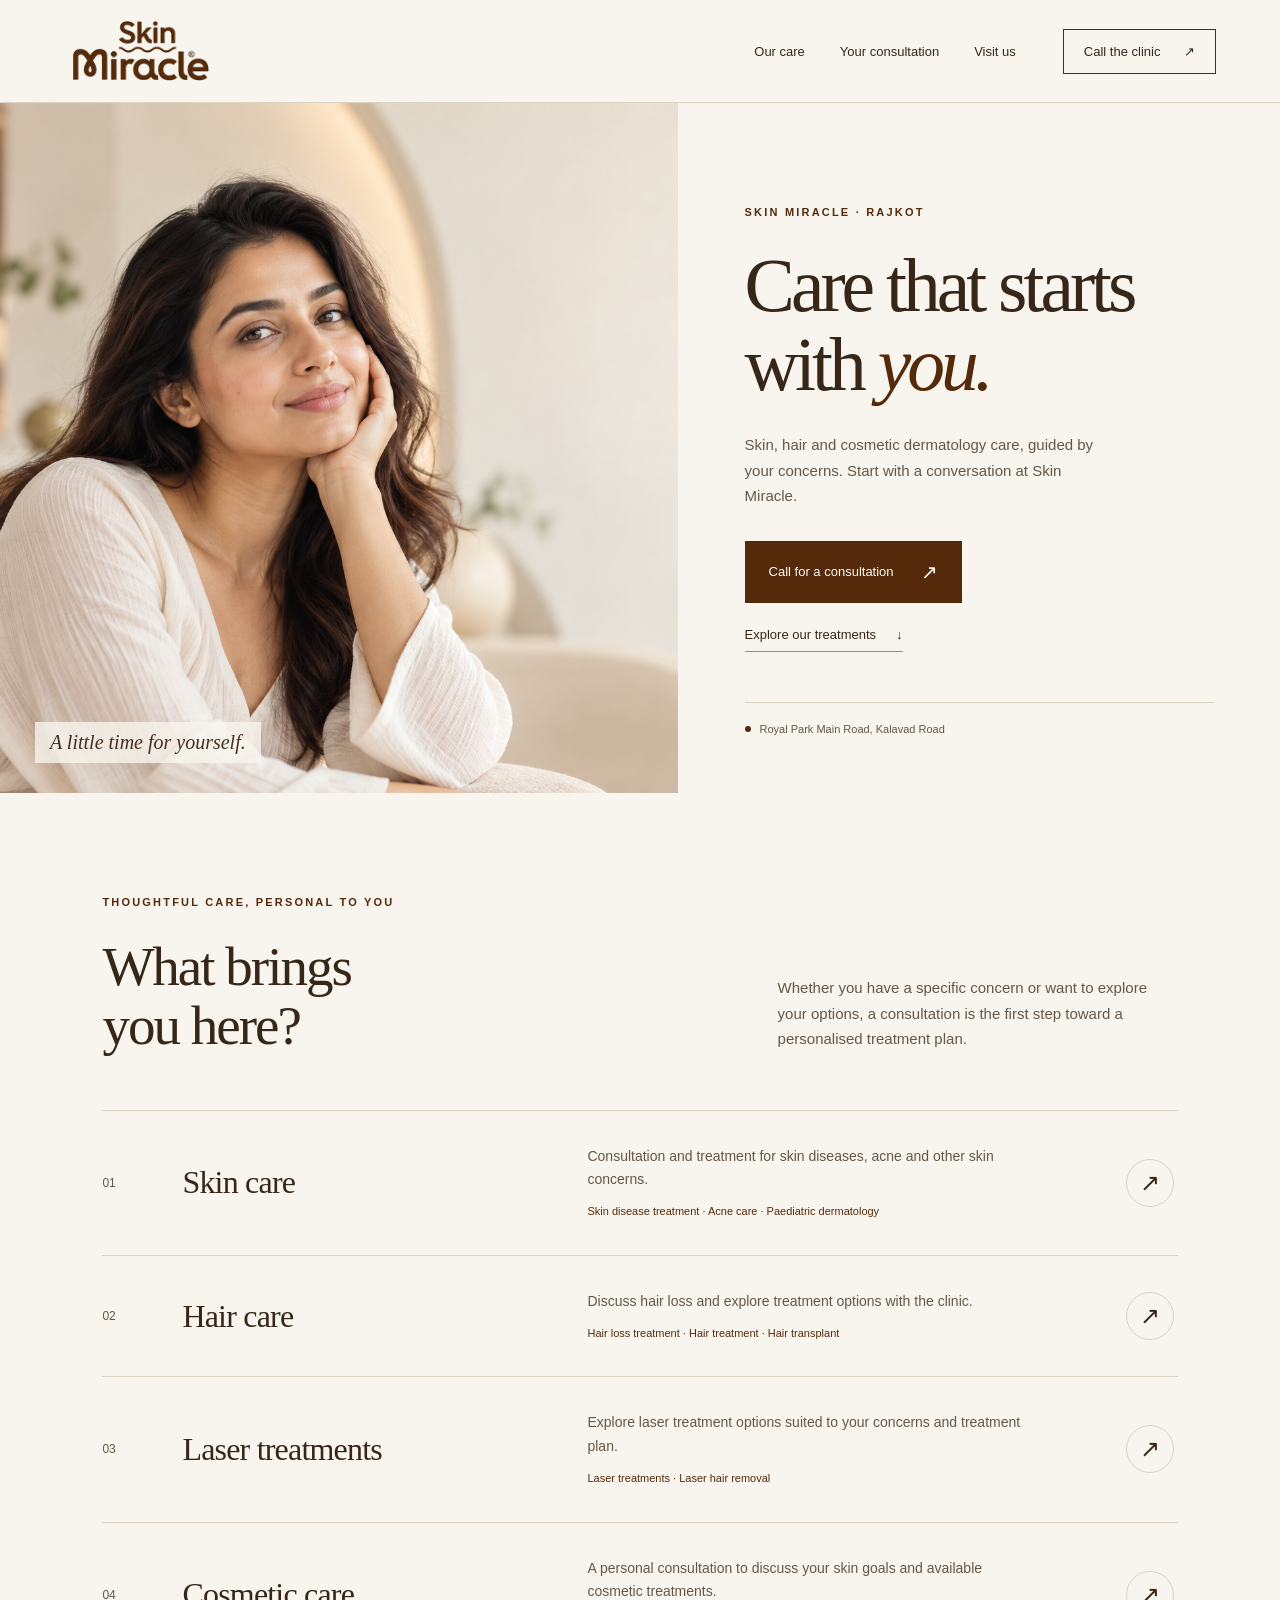
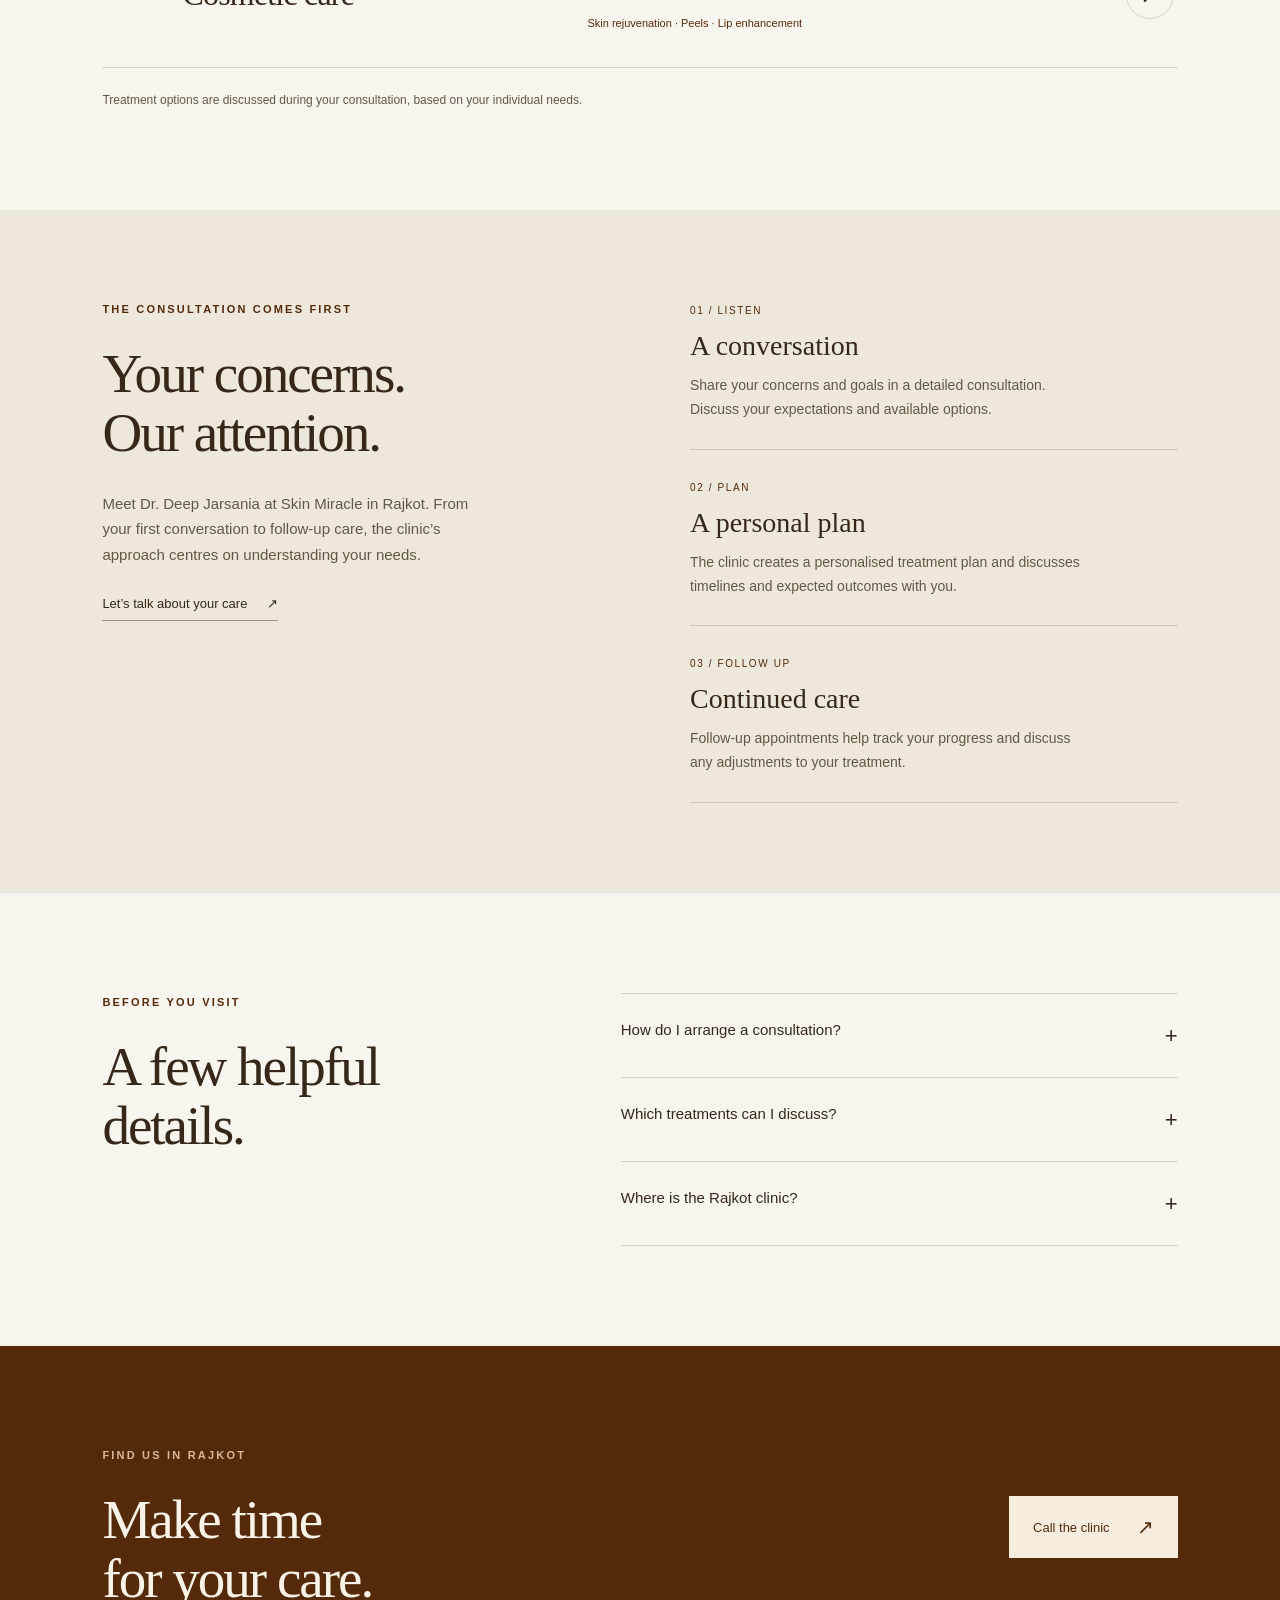
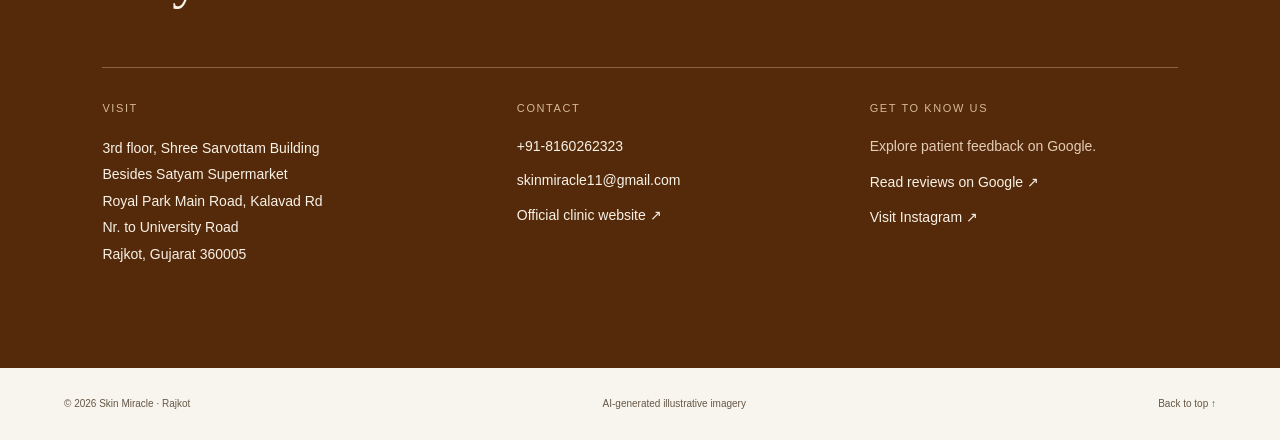
==== docs/index.html @ 8622cd66 "Generate website for Skin Miracle" ====
<!doctype html>
<html lang="en">
<head>
<meta charset="UTF-8" />
<meta name="viewport" content="width=device-width, initial-scale=1.0" />
<meta name="robots" content="noindex,nofollow" />
<meta name="theme-color" content="#542a0b" />
<meta name="description" content="Skin Miracle in Rajkot offers skin, hair, laser and cosmetic dermatology care. Explore treatments and contact the clinic on Kalavad Road for a consultation." />
<title>Skin Miracle | Skin & Hair Care in Rajkot</title>
  <script type="module" crossorigin src="./assets/index-BGTOF1dd.js"></script>
  <link rel="stylesheet" crossorigin href="./assets/index-BEbHve1f.css">
</head>
<body><div id="root"></div></body>
</html>
---- docs/assets/index-BEbHve1f.css ----
@charset "UTF-8";:root{--brand-accent:#542a0b;--paper:#f8f5ee;--ink:#362719;--muted:#655747;--line:#dcd2c3;--soft:#eee7db;--serif:Georgia,"Times New Roman",serif;--sans:Arial,Helvetica,sans-serif;font-family:var(--sans);color:var(--ink);background:var(--paper);font-synthesis:none}*{box-sizing:border-box}html{scroll-behavior:smooth;scroll-padding-top:105px}body{margin:0}a{color:inherit;text-decoration:none}button{font:inherit}a,button,summary{-webkit-tap-highlight-color:transparent}a:focus-visible,button:focus-visible,summary:focus-visible{outline:3px solid #aa7345;outline-offset:5px}p{line-height:1.7;margin:0}h1,h2,h3{font-weight:400;margin:0;font-family:var(--serif)}img{display:block;max-width:100%}.site-header{min-height:103px;display:flex;align-items:center;justify-content:space-between;padding:8px 5%;border-bottom:1px solid var(--line);background:var(--paper);position:relative;z-index:10}.brand{background:transparent;flex-shrink:0}.brand img{width:154px;height:auto;background:transparent}.navigation{display:flex;align-items:center;gap:35px;font-size:13px}.navigation>a{padding:14px 0}.navigation>a:hover{color:#9b602d}.navigation .header-call{border:1px solid var(--brand-accent);padding:14px 20px;margin-left:12px}.header-call span{margin-left:20px}.menu-toggle{display:none}.hero{display:grid;grid-template-columns:53% 47%;min-height:690px}.hero-image{position:relative;overflow:hidden;min-height:690px}.hero-image>img{width:100%;height:100%;object-fit:cover;object-position:29% center;position:absolute;transition:transform 1s ease}.hero-image:hover>img{transform:scale(1.025)}.image-caption{position:absolute;bottom:30px;left:35px;font-family:var(--serif);font-style:italic;font-size:20px;color:#442e1f;background:#f8f5eecc;padding:9px 15px}.hero-copy{padding:80px 11% 38px;display:flex;flex-direction:column;align-items:flex-start;justify-content:center}.eyebrow{font-size:11px;text-transform:uppercase;letter-spacing:2.2px;font-weight:600;color:var(--brand-accent);margin-bottom:25px}.hero h1{font-size:clamp(58px,5.9vw,92px);line-height:1.04;letter-spacing:-4px}.hero h1 em{font-weight:400;color:var(--brand-accent)}.hero-description{max-width:360px;font-size:15px;color:var(--muted);margin:28px 0 32px}.button{display:inline-flex;align-items:center;justify-content:space-between;gap:27px;padding:19px 24px;background:var(--brand-accent);color:#fff9f0;font-size:13px;min-height:53px;transition:background .2s,transform .2s}.button:hover{background:#75421c;transform:translateY(-2px)}.button span{font-size:20px}.text-link{display:inline-flex;align-items:center;gap:20px;font-size:13px;border-bottom:1px solid #a48c72;padding:9px 0;transition:gap .2s}.text-link:hover{gap:28px}.hero-link{margin-top:15px}.hero-location{border-top:1px solid var(--line);margin-top:50px;padding-top:20px;width:100%;font-size:11px;color:var(--muted);display:flex;align-items:center;gap:9px}.location-dot{width:6px;height:6px;border-radius:50%;background:var(--brand-accent)}.section-wrap{padding:100px 8%}.section-heading{display:grid;grid-template-columns:1fr 1fr;gap:70px;align-items:end;margin-bottom:54px}h2{font-size:clamp(43px,4.3vw,64px);line-height:1.08;letter-spacing:-2px}.section-heading>p{max-width:400px;justify-self:end;font-size:15px;color:var(--muted);padding-bottom:4px}.service{display:grid;grid-template-columns:55px 1fr 1.35fr 52px;align-items:center;gap:25px;border-top:1px solid var(--line);padding:34px 0}.service:last-child{border-bottom:1px solid var(--line)}.service-number{font-size:12px;color:var(--muted)}.service h3{font-size:32px;letter-spacing:-.8px}.service-copy>p{font-size:14px;color:var(--muted);max-width:445px}.service-copy .service-items{font-size:11px;line-height:1.7;margin-top:10px;color:var(--brand-accent)}.service-action{height:48px;width:48px;border:1px solid var(--line);border-radius:50%;display:grid;place-items:center;font-size:24px;transition:background .2s,color .2s,transform .2s}.service-action:hover{background:var(--brand-accent);color:#fff;transform:rotate(5deg)}.care-note{font-size:12px;color:var(--muted);margin-top:22px}.approach{background:var(--soft);padding:90px 8%;display:grid;grid-template-columns:1fr 1fr;gap:100px}.approach-intro>p:not(.eyebrow){font-size:15px;color:var(--muted);max-width:390px;margin:28px 0 20px}.steps article{padding:27px 0;border-bottom:1px solid #d3c6b6}.steps article:first-child{padding-top:0}.steps article>span{font-size:10px;letter-spacing:1.6px;color:var(--brand-accent)}.steps h3{font-size:28px;margin:12px 0}.steps p{font-size:14px;color:var(--muted);max-width:405px}.questions{display:grid;grid-template-columns:1fr 1.3fr;gap:90px}.faq-list details{border-bottom:1px solid var(--line)}.faq-list details:first-child{border-top:1px solid var(--line)}summary{cursor:pointer;padding:25px 0;list-style:none;display:flex;justify-content:space-between;gap:20px;font-size:15px;line-height:1.5}summary::-webkit-details-marker{display:none}summary span{font-size:22px;transition:transform .2s}details[open] summary span{transform:rotate(45deg)}details p{font-size:14px;color:var(--muted);padding:0 30px 25px 0}details p a{text-decoration:underline;overflow-wrap:anywhere}.visit{background:var(--brand-accent);color:#f9f2e6}.visit .eyebrow{color:#d7b999}.visit-top{display:flex;justify-content:space-between;align-items:center;gap:30px;margin-bottom:58px}.button.light{background:#f6eddf;color:var(--brand-accent)}.button.light:hover{background:#fff}.visit-details{display:grid;grid-template-columns:1.2fr 1fr 1fr;gap:45px;border-top:1px solid #896342;padding-top:34px}.visit-details h3{font-family:var(--sans);font-size:11px;text-transform:uppercase;letter-spacing:1.6px;margin-bottom:21px;color:#d7b999}.visit-details address{font-size:14px;font-style:normal;line-height:1.9}.visit-details a{display:block;width:fit-content;font-size:14px;line-height:1.7;margin-bottom:11px;overflow-wrap:anywhere}.visit-details a:hover{text-decoration:underline;text-underline-offset:5px}.visit-details p{font-size:14px;margin-bottom:13px;color:#e4cdb6}footer{display:flex;justify-content:space-between;gap:22px;padding:28px 5%;font-size:10px;line-height:1.6;color:var(--muted)}footer a:hover{color:var(--brand-accent)}[data-reveal].reveal-ready{opacity:0;transform:translateY(20px);transition:opacity .65s ease,transform .65s ease}[data-reveal].revealed{opacity:1;transform:none}@media(min-width:1600px){.hero,.hero-image{min-height:780px}.hero-copy{padding-right:15%}.section-wrap,.approach{padding-left:max(8%,calc((100vw - 1360px)/2));padding-right:max(8%,calc((100vw - 1360px)/2))}}@media(max-width:1000px){.navigation{gap:20px}.hero{min-height:610px;grid-template-columns:48% 52%}.hero-image{min-height:610px}.hero-copy{padding:55px 9% 30px}.hero h1{font-size:65px;letter-spacing:-3px}.hero-location{margin-top:32px}.section-wrap{padding:75px 6%}.approach{padding:75px 6%;gap:55px}.questions{gap:45px}.service{grid-template-columns:30px 1fr 1.25fr 45px;gap:17px}.service h3{font-size:27px}.visit-details{gap:25px}.visit-details a{font-size:13px}}@media(max-width:700px){html{scroll-padding-top:25px}.site-header{min-height:88px;padding:5px 6%}.brand img{width:140px}.menu-toggle{display:flex;gap:22px;align-items:center;background:none;border:1px solid var(--line);padding:12px 15px;font-size:12px;color:var(--brand-accent);min-height:44px}.menu-toggle span{font-size:20px}.navigation{display:none;position:absolute;top:100%;left:0;right:0;padding:20px 6% 26px;background:var(--paper);border-bottom:1px solid var(--line);box-shadow:0 15px 20px #3627190c}.navigation.open{display:flex;flex-direction:column;align-items:stretch;gap:5px}.navigation .header-call{margin:5px 0 0;display:flex;justify-content:space-between}.hero{display:flex;flex-direction:column-reverse;min-height:0}.hero-copy{padding:42px 7% 35px}.eyebrow{font-size:10px;margin-bottom:20px;letter-spacing:1.8px}.hero h1{font-size:62px;line-height:1.03;letter-spacing:-3px}.hero-description{margin:22px 0 25px;max-width:420px;font-size:14px}.hero-location{margin-top:26px;padding-top:16px}.hero-image{min-height:390px;height:390px}.hero-image>img{object-position:25% 40%}.image-caption{left:20px;bottom:20px;font-size:17px}.section-wrap{padding:65px 7%}.section-heading{grid-template-columns:1fr;gap:24px;margin-bottom:35px}.section-heading>p{justify-self:start;max-width:440px;font-size:14px}h2{font-size:46px}.service{grid-template-columns:26px 1fr 43px;gap:12px;padding:26px 0}.service h3{font-size:30px}.service-copy{grid-column:2;grid-row:2}.service-action{grid-column:3;grid-row:1;width:43px;height:43px}.service-copy>p{font-size:13px}.service-number{align-self:center}.care-note{font-size:11px}.approach{padding:65px 7%;grid-template-columns:1fr;gap:45px}.approach-intro>p:not(.eyebrow){max-width:440px;font-size:14px}.steps article{padding:24px 0}.steps p{max-width:440px}.questions{grid-template-columns:1fr;gap:32px}summary{font-size:14px;padding:22px 0}.visit-top{align-items:flex-start;flex-direction:column;gap:27px;margin-bottom:38px}.visit-details{grid-template-columns:1fr;gap:30px;padding-top:30px}.visit-details h3{margin-bottom:13px}.visit-details a{font-size:14px;min-height:28px}.visit-details address{font-size:14px}footer{flex-direction:column;padding:26px 7%;gap:10px;font-size:11px}}@media(prefers-reduced-motion:reduce){html{scroll-behavior:auto}*,*:before,*:after{transition:none!important;animation:none!important}[data-reveal].reveal-ready{opacity:1;transform:none}.hero-image:hover>img,.button:hover,.service-action:hover{transform:none}}
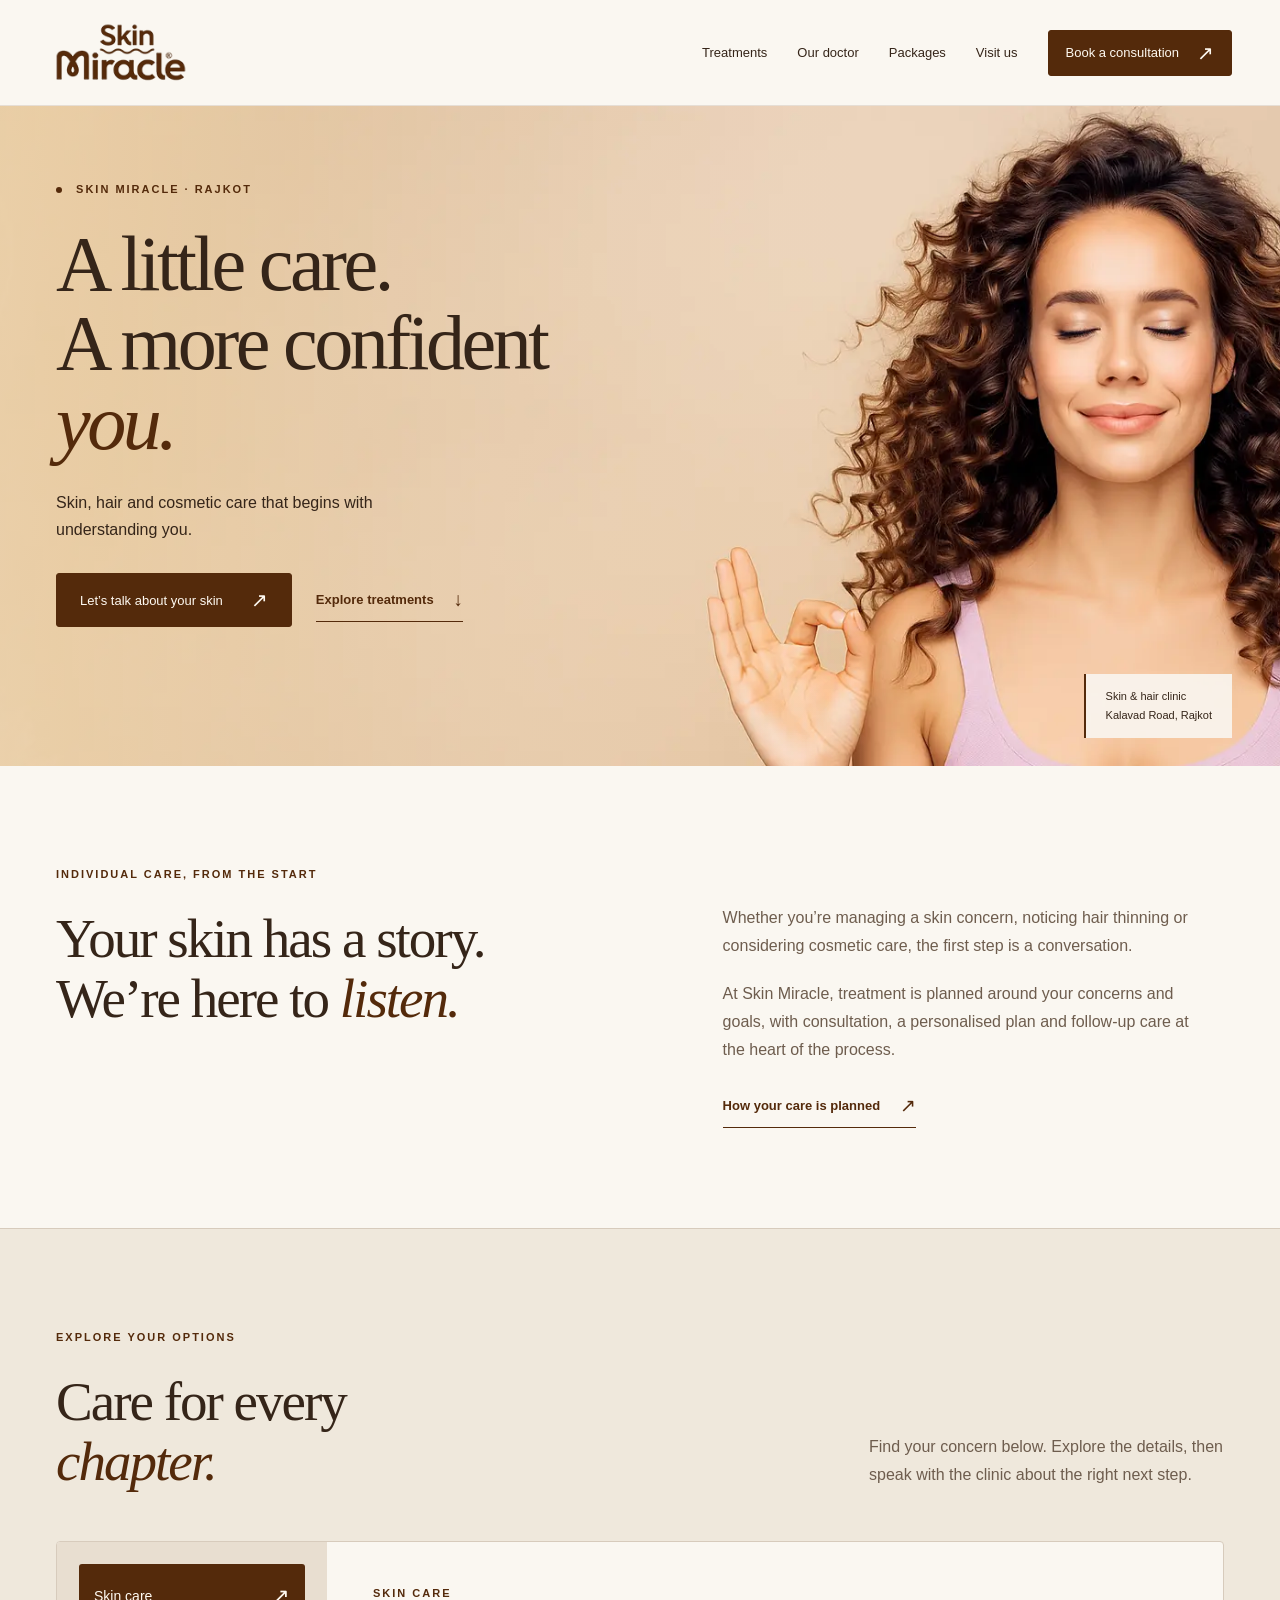
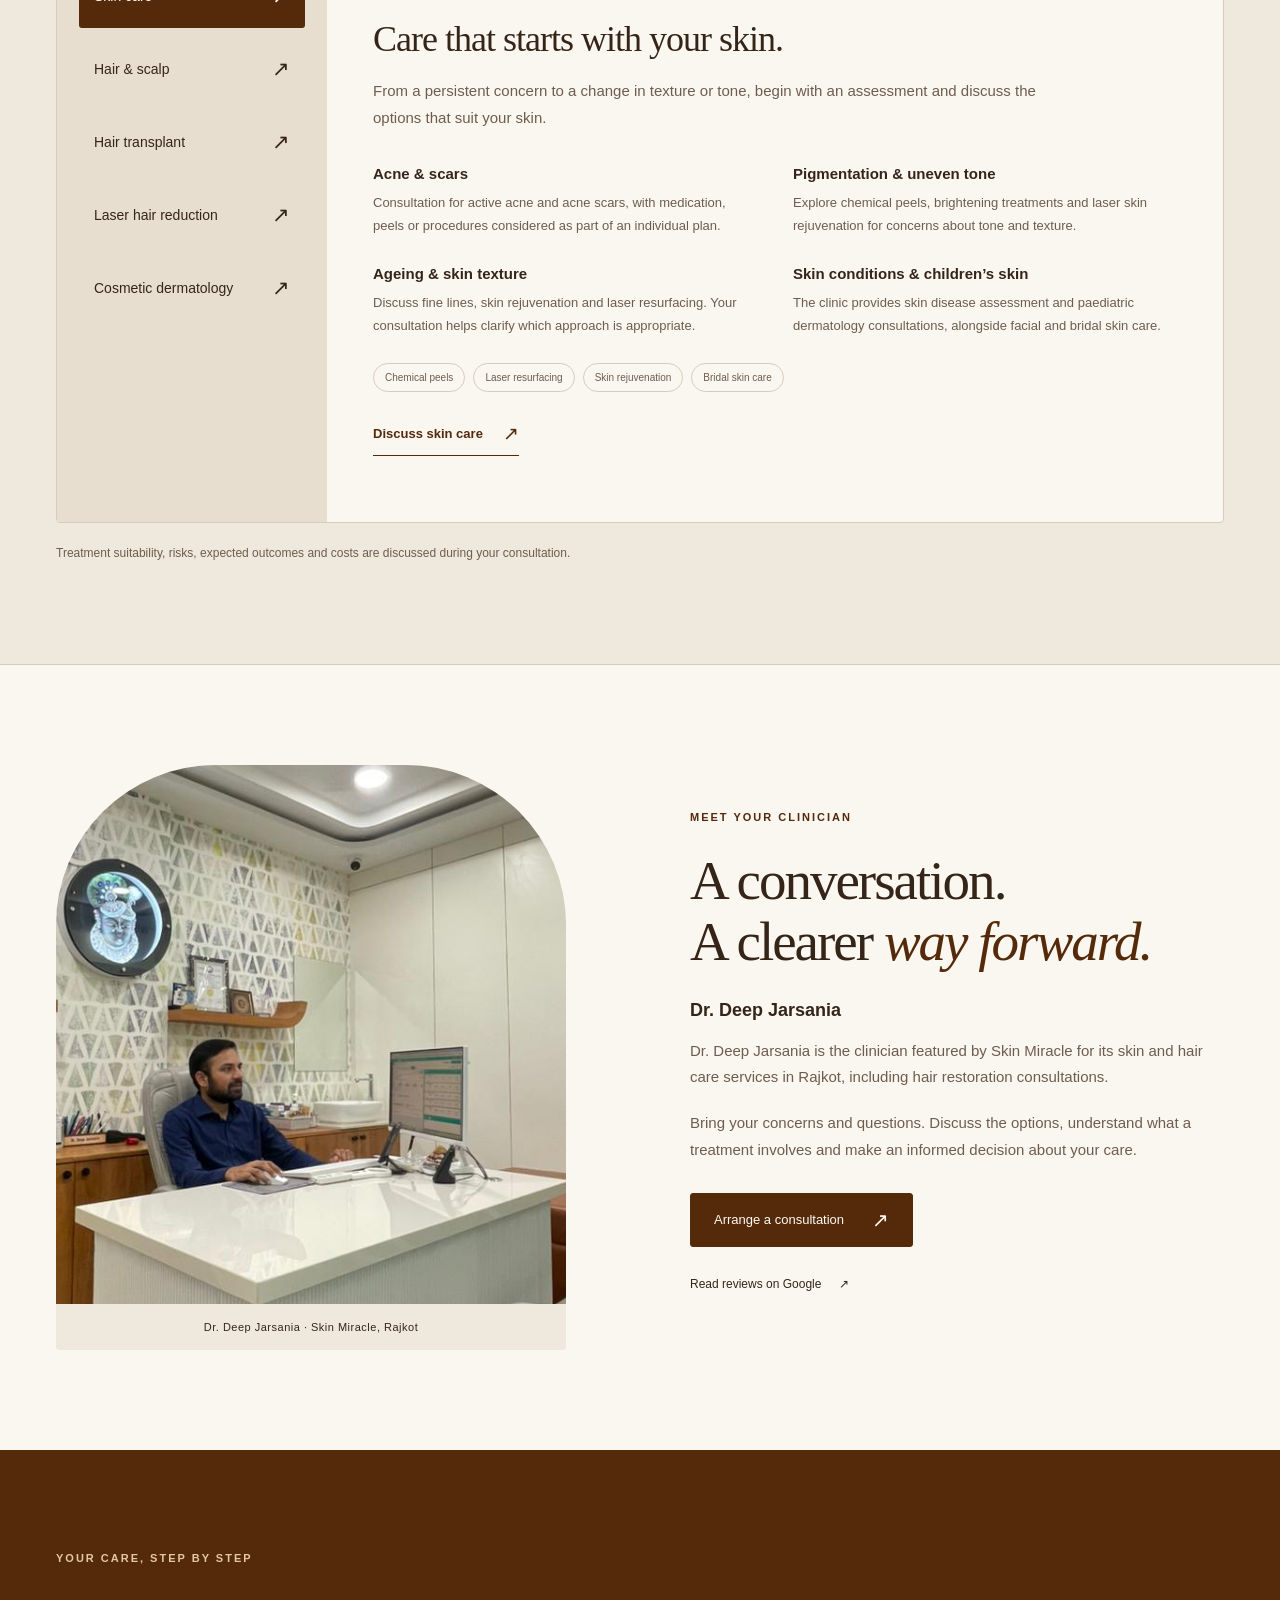
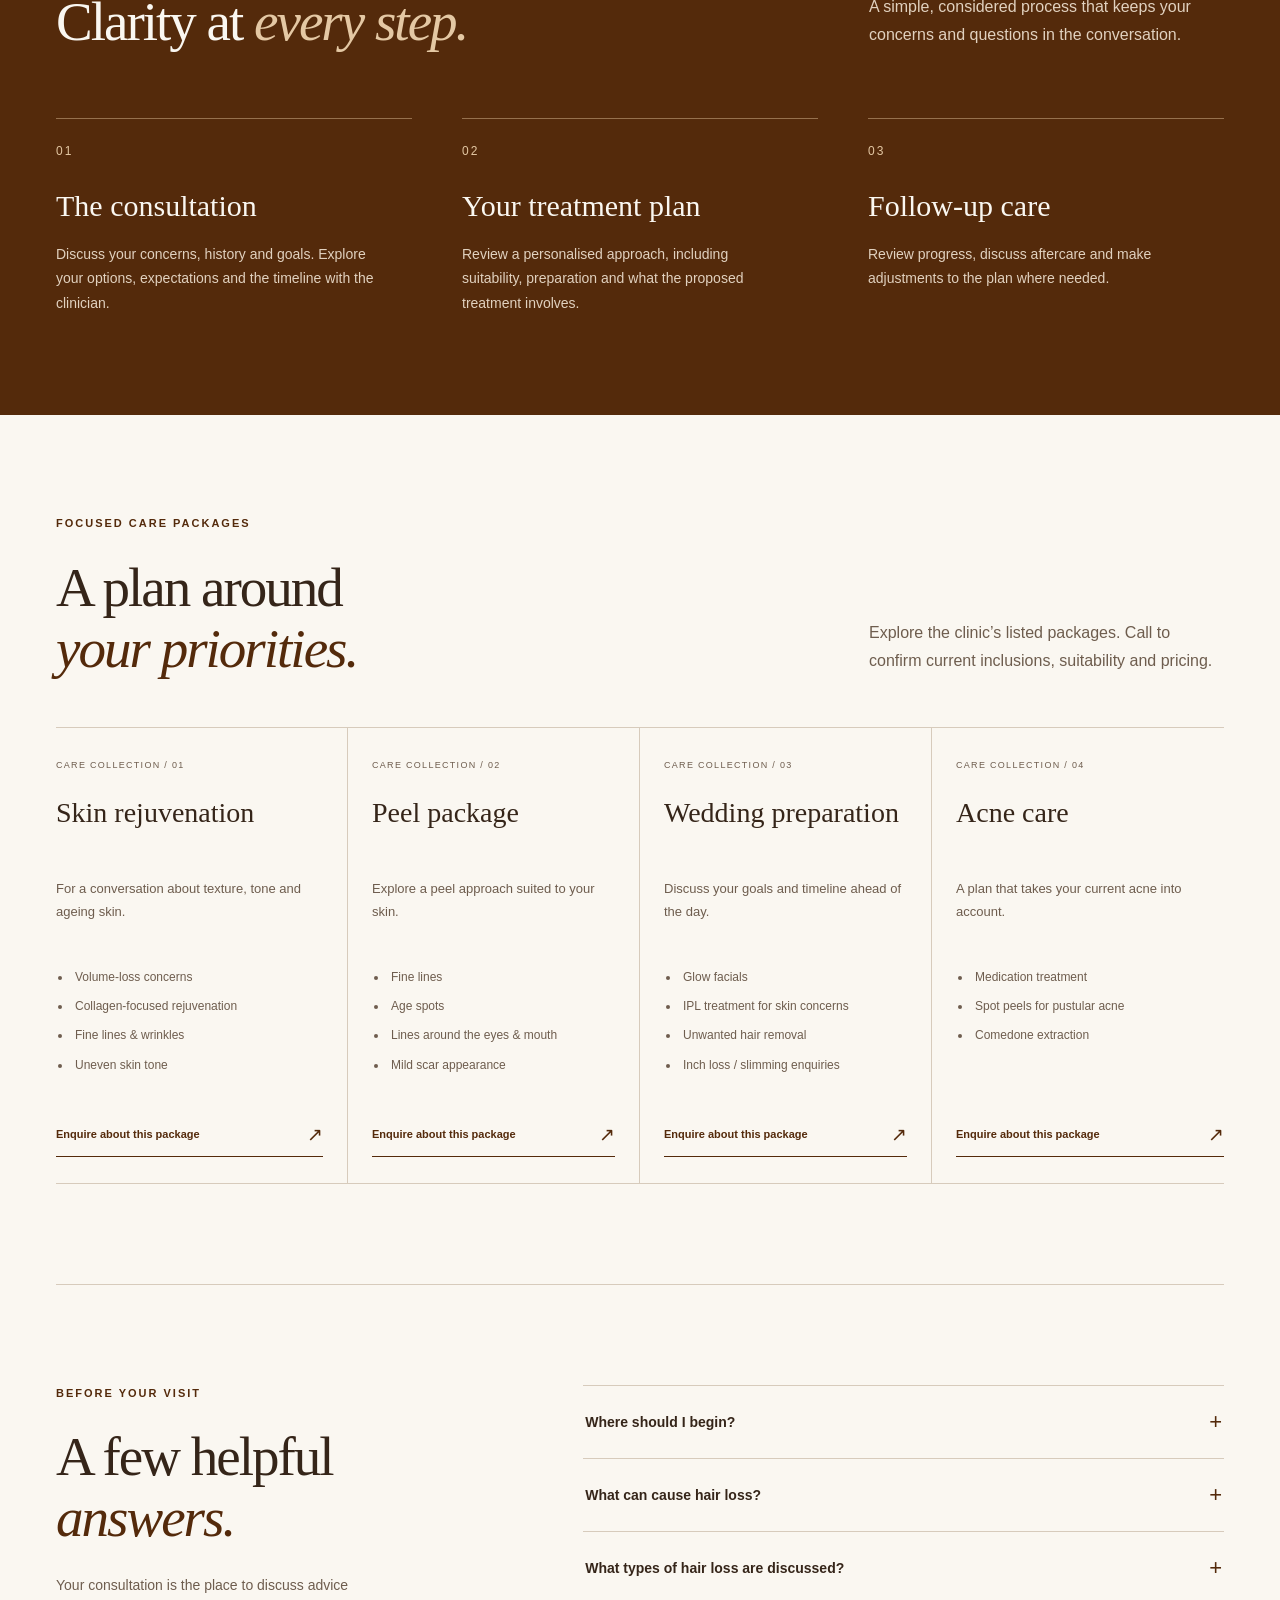
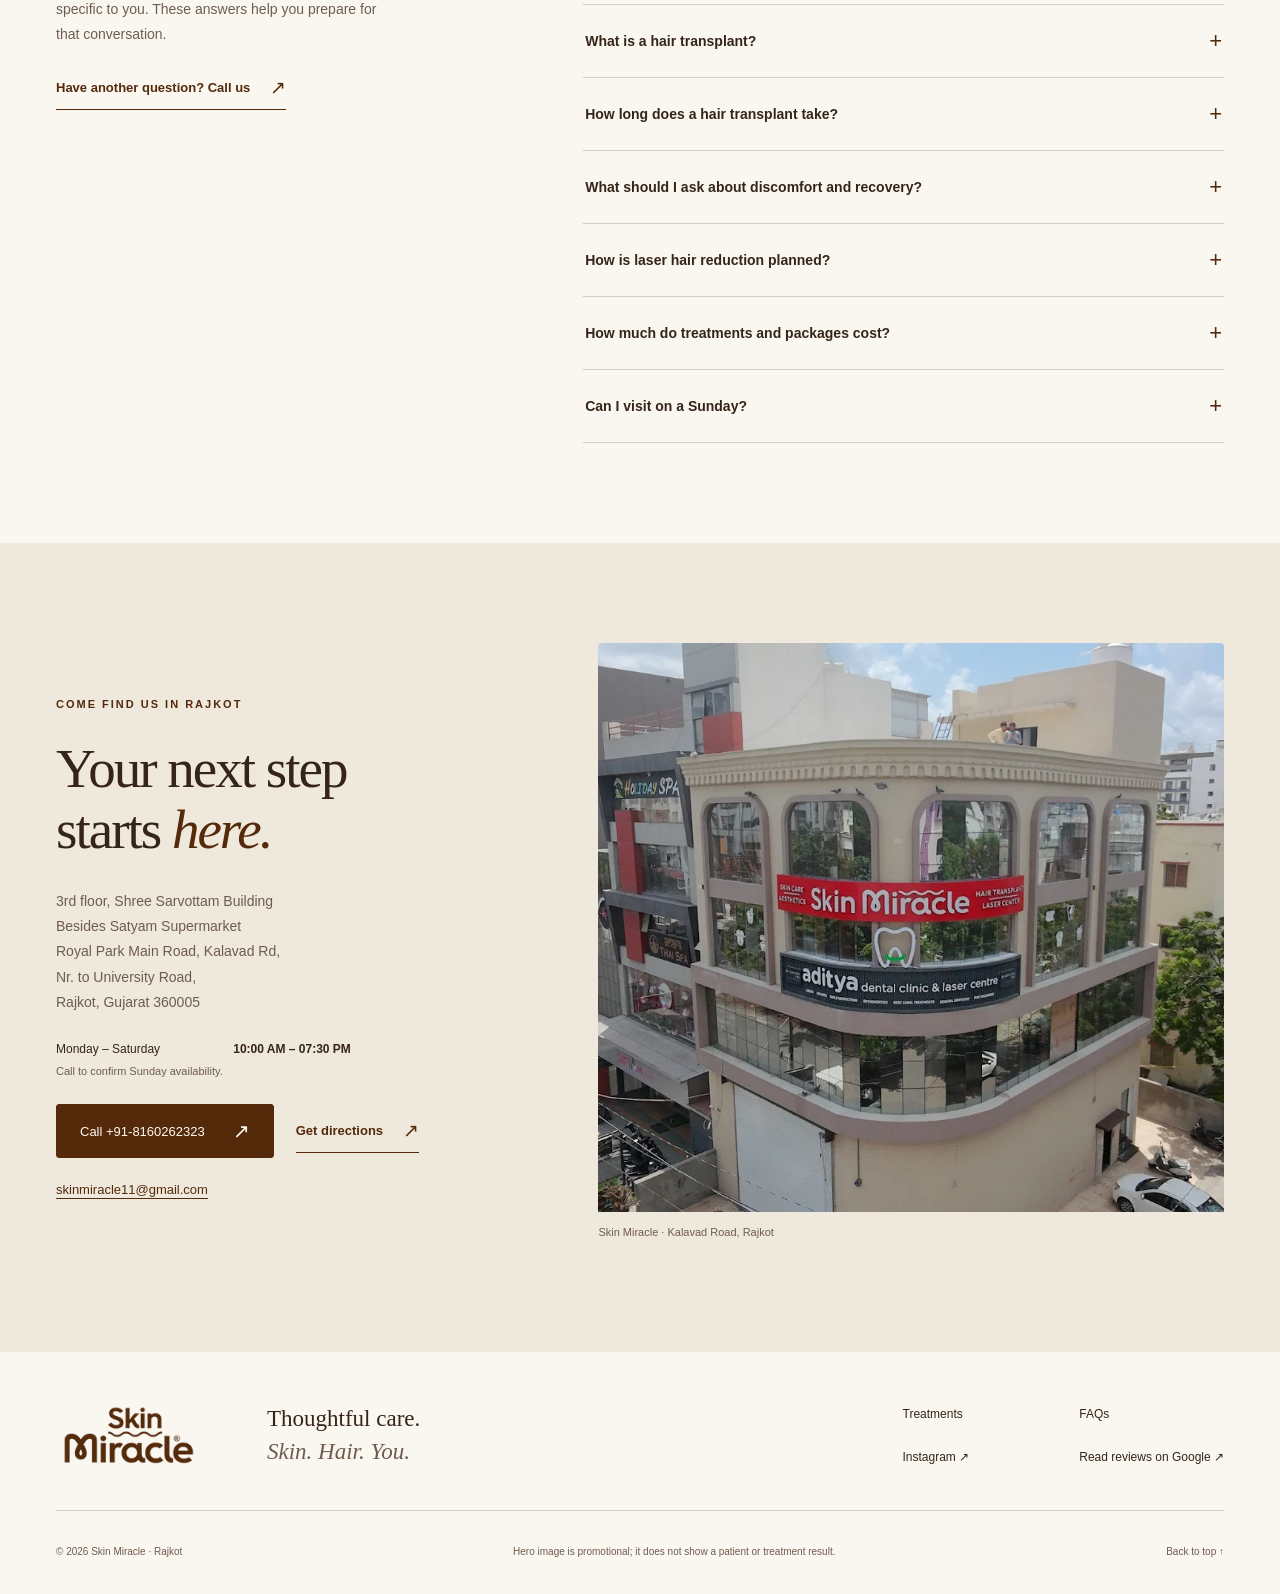
==== commit 0ac20d4f: "Generate website for Skin Miracle" ====
--- a/docs/index.html
+++ b/docs/index.html
@@ -1,14 +1,16 @@
 <!doctype html>
 <html lang="en">
-<head>
-<meta charset="UTF-8" />
-<meta name="viewport" content="width=device-width, initial-scale=1.0" />
-<meta name="robots" content="noindex,nofollow" />
-<meta name="theme-color" content="#542a0b" />
-<meta name="description" content="Skin Miracle in Rajkot offers skin, hair, laser and cosmetic dermatology care. Explore treatments and contact the clinic on Kalavad Road for a consultation." />
-<title>Skin Miracle | Skin & Hair Care in Rajkot</title>
-  <script type="module" crossorigin src="./assets/index-BGTOF1dd.js"></script>
-  <link rel="stylesheet" crossorigin href="./assets/index-BEbHve1f.css">
-</head>
-<body><div id="root"></div></body>
+  <head>
+    <meta charset="UTF-8" />
+    <meta name="viewport" content="width=device-width, initial-scale=1.0" />
+    <meta name="robots" content="noindex,nofollow" />
+    <meta name="theme-color" content="#542a0b" />
+    <meta name="description" content="Explore skin, hair, laser and cosmetic treatments at Skin Miracle in Rajkot. Meet Dr. Deep Jarsania and contact the Kalavad Road clinic for a consultation." />
+    <title>Skin Miracle | Skin & Hair Care in Rajkot</title>
+    <script type="module" crossorigin src="./assets/index-DA2KXROJ.js"></script>
+    <link rel="stylesheet" crossorigin href="./assets/index-DoZD3Rzc.css">
+  </head>
+  <body>
+    <div id="root"></div>
+  </body>
 </html>
--- a/docs/assets/index-DoZD3Rzc.css
+++ b/docs/assets/index-DoZD3Rzc.css
@@ -0,0 +1 @@
+:root{--brand-accent:#542a0b;--ink:#352519;--muted:#6e5d4e;--paper:#faf7f1;--cream:#efe8dc;--line:#d7cbbc;--warm:#dbc3a1;--serif:Georgia,"Times New Roman",serif;--sans:Inter,-apple-system,BlinkMacSystemFont,"Segoe UI",sans-serif;color:var(--ink);background:var(--paper);font-family:var(--sans);font-synthesis:none}*{box-sizing:border-box}html{scroll-behavior:smooth;scroll-padding-top:110px}body{margin:0}button,a{-webkit-tap-highlight-color:transparent}a{color:inherit;text-decoration:none}button{font:inherit}img{display:block;width:100%;height:auto}p{font-size:16px;line-height:1.75;margin:0 0 20px}h1,h2,h3,h4{margin:0;font-weight:400}h1,h2,h3{font-family:var(--serif)}h2{font-size:clamp(37px,4.3vw,64px);line-height:1.1;letter-spacing:-2px}h2 em,h1 em{font-weight:400;color:var(--brand-accent)}h3{font-size:30px;line-height:1.2}h4{font-family:var(--sans);font-size:15px;font-weight:650;line-height:1.4}a,button,summary{outline-offset:5px}a:focus-visible,button:focus-visible,summary:focus-visible{outline:2px solid var(--brand-accent)}a,button{transition:background .2s,color .2s,transform .2s}button{cursor:pointer}section[id]{scroll-margin-top:20px}.container{max-width:1280px;width:calc(100% - 112px);margin-inline:auto}.section{padding-block:100px}.eyebrow{font-size:11px;font-weight:650;letter-spacing:2px;line-height:1.6;text-transform:uppercase;margin-bottom:25px;color:var(--brand-accent)}.site-header{height:106px;padding:10px 48px;display:flex;align-items:center;justify-content:space-between;gap:30px;background:var(--paper);position:sticky;top:0;z-index:20;border-bottom:1px solid rgba(84,42,11,.12)}.brand{display:block;background:transparent;flex-shrink:0}.brand img{width:146px;height:auto;aspect-ratio:170/86;object-fit:contain}.nav{display:flex;align-items:center;gap:30px}.nav>a{font-size:13px}.nav>a:not(.button){padding-block:12px;border-bottom:1px solid transparent}.nav>a:not(.button):hover{color:var(--brand-accent);border-bottom-color:var(--brand-accent)}.button{display:inline-flex;justify-content:center;align-items:center;gap:28px;min-height:54px;padding:16px 23px;background:var(--brand-accent);color:#fffaf2;font-size:13px;font-weight:500;border:1px solid var(--brand-accent);border-radius:3px}.button span{font-size:20px;line-height:1}.button:hover{background:#724522;transform:translateY(-2px)}.button.small{min-height:46px;padding:12px 17px;gap:18px}.text-link{display:inline-flex;align-items:center;justify-content:space-between;gap:20px;font-size:13px;font-weight:550;min-height:44px;border-bottom:1px solid var(--brand-accent);padding:7px 0;color:var(--brand-accent)}.text-link:hover{color:#84512b;gap:26px}.text-link span{font-size:19px}.menu-toggle{display:none}.skip-link{position:fixed;left:20px;top:-100px;background:var(--paper);padding:15px;z-index:100}.skip-link:focus{top:15px}.hero{position:relative;min-height:660px;overflow:hidden;background:#e7cba9}.hero-photo{position:absolute;inset:0;height:100%;object-fit:cover;object-position:center}.hero:after{content:"";position:absolute;inset:0;pointer-events:none;background:linear-gradient(90deg,rgba(238,217,184,.7),rgba(238,217,184,.17) 48%,transparent 68%)}.hero-content{position:relative;z-index:1;padding:75px 0 80px;max-width:1280px;width:calc(100% - 112px);margin:auto}.dot{display:inline-block;width:6px;height:6px;border-radius:50%;background:var(--brand-accent);margin-right:9px;vertical-align:middle}.hero h1{font-size:clamp(62px,6.1vw,91px);line-height:1.02;letter-spacing:-3.5px;max-width:640px}.hero-description{max-width:340px;margin-top:28px;font-size:16px;line-height:1.65}.hero-actions{display:flex;gap:24px;align-items:center;margin-top:30px}.hero-caption{position:absolute;right:48px;bottom:28px;z-index:1;background:#faf7f1e3;padding:13px 20px;border-left:2px solid var(--brand-accent);font-size:11px;line-height:1.75}.hero-caption strong{font-weight:500}.intro{display:grid;grid-template-columns:1.15fr 1fr;gap:90px;align-items:start}.intro-copy{padding-top:38px;max-width:490px}.intro-copy p{color:var(--muted)}.section-heading{display:flex;align-items:flex-end;justify-content:space-between;gap:60px;margin-bottom:48px}.section-heading>p{max-width:355px;color:var(--muted);margin-bottom:4px}.treatment-section{background:var(--cream);border-block:1px solid var(--line)}.treatment-browser{display:grid;grid-template-columns:270px 1fr;border:1px solid var(--line);background:var(--paper);border-radius:4px;overflow:hidden}.treatment-selector{padding:22px;background:#e8ded0;display:flex;flex-direction:column;gap:9px}.treatment-selector button{display:flex;align-items:center;justify-content:space-between;gap:12px;text-align:left;background:transparent;border:0;border-radius:3px;padding:20px 15px;min-height:61px;font-size:14px;color:var(--ink)}.treatment-selector button:hover{background:#f5eee4}.treatment-selector button.selected{background:var(--brand-accent);color:#fffaf2}.treatment-selector button span{font-size:21px}.treatment-detail{padding:43px 46px;min-height:580px}.treatment-detail .eyebrow{margin-bottom:16px}.treatment-detail h3{font-size:36px;letter-spacing:-1px}.detail-intro{margin-top:17px;max-width:680px;color:var(--muted);font-size:15px}.detail-grid{display:grid;grid-template-columns:1fr 1fr;gap:26px 36px;padding-block:12px 25px}.detail-grid p{font-size:13px;line-height:1.75;color:var(--muted);margin:8px 0 0}.tags{display:flex;flex-wrap:wrap;gap:8px;margin:0 0 20px}.tags span{font-size:10px;padding:8px 11px;border:1px solid var(--line);border-radius:20px;color:var(--muted)}.section-footnote{font-size:12px;color:var(--muted);margin:20px 0 0}.doctor-section{display:grid;grid-template-columns:1fr 1fr;gap:100px;align-items:center}.image-frame{margin:0;overflow:hidden}.image-frame img{transition:transform .7s}.image-frame:hover img{transform:scale(1.025)}.doctor-photo{position:relative;max-width:510px;border-radius:160px 160px 4px 4px;background:var(--cream)}.doctor-photo img{aspect-ratio:544/575;object-fit:cover}.doctor-photo figcaption{padding:17px 22px;font-size:11px;text-align:center;letter-spacing:.5px;position:relative;background:var(--cream)}.doctor-copy h3{font-family:var(--sans);font-size:18px;font-weight:600;margin:28px 0 16px}.doctor-copy>p:not(.eyebrow){color:var(--muted);font-size:15px}.doctor-copy .button{margin-top:10px}.review-link{display:flex;align-items:center;gap:18px;font-size:12px;min-height:44px;width:fit-content;margin-top:15px}.review-link:hover{text-decoration:underline}.process{background:var(--brand-accent);color:var(--paper)}.process .eyebrow,.process h2 em{color:#e4c8a4}.process .section-heading>p{color:#e1d1bf}.process-grid{display:grid;grid-template-columns:repeat(3,1fr);gap:50px;margin-top:65px}.process-grid article{border-top:1px solid #96714e;padding-top:25px}.process-number{display:block;font-size:12px;color:#e4c8a4;letter-spacing:2px;margin-bottom:30px}.process-grid h3{font-size:30px;margin-bottom:18px}.process-grid p{font-size:14px;color:#e1d1bf;margin:0;max-width:330px}.package-grid{display:grid;grid-template-columns:repeat(4,1fr);border-block:1px solid var(--line)}.package{padding:32px 24px 26px;border-right:1px solid var(--line);display:flex;flex-direction:column}.package:first-child{padding-left:0}.package:last-child{border:0;padding-right:0}.package-label{font-size:9px;letter-spacing:1.3px;color:var(--muted);margin-bottom:26px}.package h3{font-size:28px;min-height:68px}.package p{font-size:13px;color:var(--muted);margin-top:14px;min-height:68px}.package ul{margin:0 0 30px;padding-left:16px;font-size:12px;line-height:1.85;color:var(--muted)}.package li{padding-left:3px;margin-bottom:7px}.package .text-link{font-size:11px;margin-top:auto;gap:12px}.faq{display:grid;grid-template-columns:.8fr 1.2fr;gap:100px;border-top:1px solid var(--line)}.faq-intro{color:var(--muted);font-size:14px;margin-top:24px;max-width:340px}.faq-list{border-top:1px solid var(--line)}details{border-bottom:1px solid var(--line)}summary{cursor:pointer;padding:23px 2px;display:flex;align-items:center;justify-content:space-between;gap:25px;font-size:14px;font-weight:550;list-style:none;min-height:65px}summary::-webkit-details-marker{display:none}.plus{font-size:22px;font-weight:400;color:var(--brand-accent);transition:transform .2s}details[open] .plus{transform:rotate(45deg)}details p{font-size:13px;color:var(--muted);padding:0 35px 3px 2px;margin-bottom:20px}summary:hover{color:var(--brand-accent)}.visit{background:var(--cream)}.visit-grid{display:grid;grid-template-columns:.85fr 1.15fr;gap:80px;align-items:center}.visit address{font-style:normal;font-size:14px;line-height:1.8;color:var(--muted);margin-top:29px}.hours{margin:27px 0;font-size:12px;display:grid;grid-template-columns:auto auto;gap:9px 18px;max-width:350px}.hours strong{font-weight:600}.hours small{grid-column:1/-1;font-size:11px;color:var(--muted)}.visit-actions{display:flex;gap:22px;align-items:center;flex-wrap:wrap}.email{display:inline-block;font-size:13px;color:var(--brand-accent);margin-top:24px;text-decoration:underline;text-underline-offset:4px;overflow-wrap:anywhere}.clinic-photo{border-radius:4px}.clinic-photo img{aspect-ratio:1.1;object-fit:cover;object-position:48% center}.clinic-photo figcaption{padding:14px 0;font-size:11px;color:var(--muted)}.footer{padding-top:45px;padding-bottom:25px}.footer-top{display:flex;align-items:center;gap:65px;padding-bottom:35px}.footer-top>p{font-family:var(--serif);font-size:23px;line-height:1.4;margin:0}.footer-top>p span{color:var(--muted);font-style:italic}.footer-links{margin-left:auto;display:grid;grid-template-columns:1fr 1fr;gap:8px 32px}.footer-links a{font-size:12px;min-height:35px;display:flex;align-items:center}.footer-links a:hover{text-decoration:underline}.footer-bottom{border-top:1px solid var(--line);padding-top:23px;display:flex;align-items:center;justify-content:space-between;gap:25px;font-size:10px;color:var(--muted);line-height:1.7}.footer-bottom a{min-height:35px;display:flex;align-items:center;white-space:nowrap}[data-reveal]{transition:opacity .75s,transform .75s}.reveal-pending{opacity:0;transform:translateY(24px)}@media(min-width:1600px){.hero-photo{object-position:center 42%}.hero{min-height:720px}.hero-content{padding-top:105px}}@media(max-width:1100px){.site-header{padding-inline:28px}.nav{gap:20px}.nav>a{font-size:12px}.container,.hero-content{width:calc(100% - 64px)}.section{padding-block:80px}.hero{min-height:620px}.hero h1{font-size:76px}.hero-photo{object-position:58% center}.hero-content{padding-top:70px}.hero-actions{gap:18px}.hero-actions .text-link{font-size:12px}.intro{gap:50px}.doctor-section{gap:55px}.treatment-browser{grid-template-columns:225px 1fr}.treatment-selector{padding:14px}.treatment-selector button{padding-inline:12px;font-size:13px}.treatment-detail{padding:35px}.package-grid{grid-template-columns:1fr 1fr}.package{padding:30px!important;border-bottom:1px solid var(--line)}.package:nth-child(2){border-right:0}.package:nth-child(3),.package:nth-child(4){border-bottom:0}.package h3,.package p{min-height:0}.faq{gap:60px}.visit-grid{gap:45px}.visit-actions{gap:12px}.footer-top{gap:35px}.footer-links{gap:8px 20px}}@media(max-width:800px){html{scroll-padding-top:90px}.site-header{height:88px;padding:8px 24px}.brand img{width:132px}.menu-toggle{display:flex;align-items:center;gap:25px;border:1px solid var(--line);background:transparent;color:var(--brand-accent);padding:12px 15px;border-radius:3px;font-size:13px;min-height:44px}.menu-toggle span{font-size:20px}.nav{display:none;position:absolute;top:88px;left:0;right:0;padding:20px 24px 25px;background:var(--paper);border-bottom:1px solid var(--line);box-shadow:0 12px 22px #35251912;flex-direction:column;align-items:stretch;gap:4px}.nav.open{display:flex}.nav>a{padding:13px!important;font-size:14px}.nav .button{margin-top:10px}.hero{min-height:600px}.hero h1{font-size:65px}.hero-content{padding-top:65px}.hero-photo{object-position:61% center}.hero:after{background:linear-gradient(90deg,#eed9b8e8,#eed9b8a6 40%,#eed9b808)}.hero-description{max-width:280px}.hero-actions{flex-direction:column;align-items:flex-start;gap:12px}.hero-caption{right:24px;bottom:20px;font-size:10px}.intro{gap:35px;grid-template-columns:1fr 1fr}.intro-copy{padding-top:30px}.intro-copy p{font-size:14px}.section-heading{gap:40px}.section-heading>p{max-width:285px;font-size:14px}.treatment-browser{grid-template-columns:1fr}.treatment-selector{flex-direction:row;overflow-x:auto;gap:8px;padding:14px;scrollbar-width:thin}.treatment-selector button{flex-shrink:0;min-height:47px;padding:12px;font-size:12px;gap:14px}.treatment-selector button span{font-size:16px}.treatment-detail{min-height:0}.doctor-section{gap:35px}.doctor-copy h2{font-size:38px}.doctor-copy p{font-size:14px!important}.doctor-photo{border-radius:100px 100px 4px 4px}.process-grid{gap:28px;margin-top:45px}.process-grid h3{font-size:25px}.process-grid p{font-size:13px}.faq{grid-template-columns:1fr;gap:35px}.faq-intro{max-width:480px}.visit-grid{grid-template-columns:1fr 1fr;gap:30px}.visit h2{font-size:42px}.clinic-photo img{aspect-ratio:.7}.hours{grid-template-columns:1fr}.footer-top{flex-wrap:wrap}.footer-links{margin-left:0;width:100%;grid-template-columns:repeat(4,1fr)}.footer-bottom{align-items:flex-start;flex-wrap:wrap}.footer-bottom span:nth-child(2){max-width:300px}}@media(max-width:560px){.container,.hero-content{width:calc(100% - 40px)}.site-header{padding-inline:20px}.section{padding-block:60px}.eyebrow{font-size:10px;letter-spacing:1.5px;margin-bottom:20px}h2{font-size:40px;letter-spacing:-1.5px}.hero{min-height:760px;display:flex;flex-direction:column;background:#edd8b9}.hero-photo{position:relative;order:2;height:310px;object-fit:cover;object-position:83% center;width:100%;margin-top:auto}.hero:after{display:none}.hero-content{padding:40px 0 30px;order:1}.hero h1{font-size:60px;letter-spacing:-2.5px;line-height:1.04}.hero-description{font-size:14px;max-width:290px;margin-top:20px;margin-bottom:18px}.hero-actions{flex-direction:row;align-items:center;gap:18px;flex-wrap:wrap;margin-top:15px}.hero-actions .button{font-size:12px;padding:13px 16px;min-height:50px;gap:20px}.hero-actions .text-link{font-size:11px;gap:12px}.hero-caption{right:15px;bottom:15px;padding:10px 13px}.intro{grid-template-columns:1fr;gap:25px}.intro-copy{padding-top:0;max-width:none}.section-heading{display:block;margin-bottom:30px}.section-heading>p{margin-top:22px;max-width:100%}.treatment-selector{padding:10px}.treatment-detail{padding:28px 22px}.treatment-detail h3{font-size:31px}.detail-intro{font-size:14px}.detail-grid{grid-template-columns:1fr;gap:23px}.detail-grid p{font-size:13px}.treatment-detail .text-link{font-size:12px}.section-footnote{font-size:11px}.doctor-section{grid-template-columns:1fr;gap:32px}.doctor-photo{width:100%;max-width:390px;margin:auto;border-radius:120px 120px 4px 4px}.doctor-photo img{max-height:410px;object-fit:cover;object-position:center 50%}.doctor-copy h2{font-size:40px}.doctor-copy h3{margin-top:23px}.process-grid{grid-template-columns:1fr;gap:30px;margin-top:30px}.process-grid article{display:grid;grid-template-columns:35px 1fr;column-gap:18px;padding-top:22px}.process-number{grid-row:1/3;margin:5px 0 0}.process-grid h3{font-size:27px;margin-bottom:12px}.process-grid p{max-width:none}.package-grid{grid-template-columns:1fr}.package{padding:27px 0!important;border-right:0;border-bottom:1px solid var(--line)!important}.package:last-child{border-bottom:0!important}.package-label{margin-bottom:13px}.package h3{font-size:31px}.package p{margin-bottom:17px;max-width:300px}.package ul{margin-bottom:20px}.package .text-link{align-self:flex-start;font-size:12px}.faq{gap:25px}.faq-intro{font-size:14px}.faq-list summary{font-size:13px;line-height:1.55;padding-block:20px}.visit-grid{grid-template-columns:1fr;gap:38px}.visit h2{font-size:43px}.visit address{margin-top:25px}.hours{grid-template-columns:auto auto;max-width:330px}.clinic-photo img{aspect-ratio:1.12}.footer{padding-top:30px}.footer-top{gap:25px;padding-bottom:20px}.footer-top>p{font-size:21px}.footer .brand img{width:125px}.footer-links{grid-template-columns:1fr 1fr;gap:4px 20px}.footer-bottom{gap:12px;font-size:10px}.footer-bottom span:nth-child(2){max-width:none;width:100%;order:3}.footer-bottom a{margin-left:auto}.review-link{font-size:12px}}@media(prefers-reduced-motion:reduce){html{scroll-behavior:auto}*,*:before,*:after{transition:none!important;animation:none!important}.reveal-pending{opacity:1;transform:none}.image-frame:hover img,.button:hover{transform:none}}
